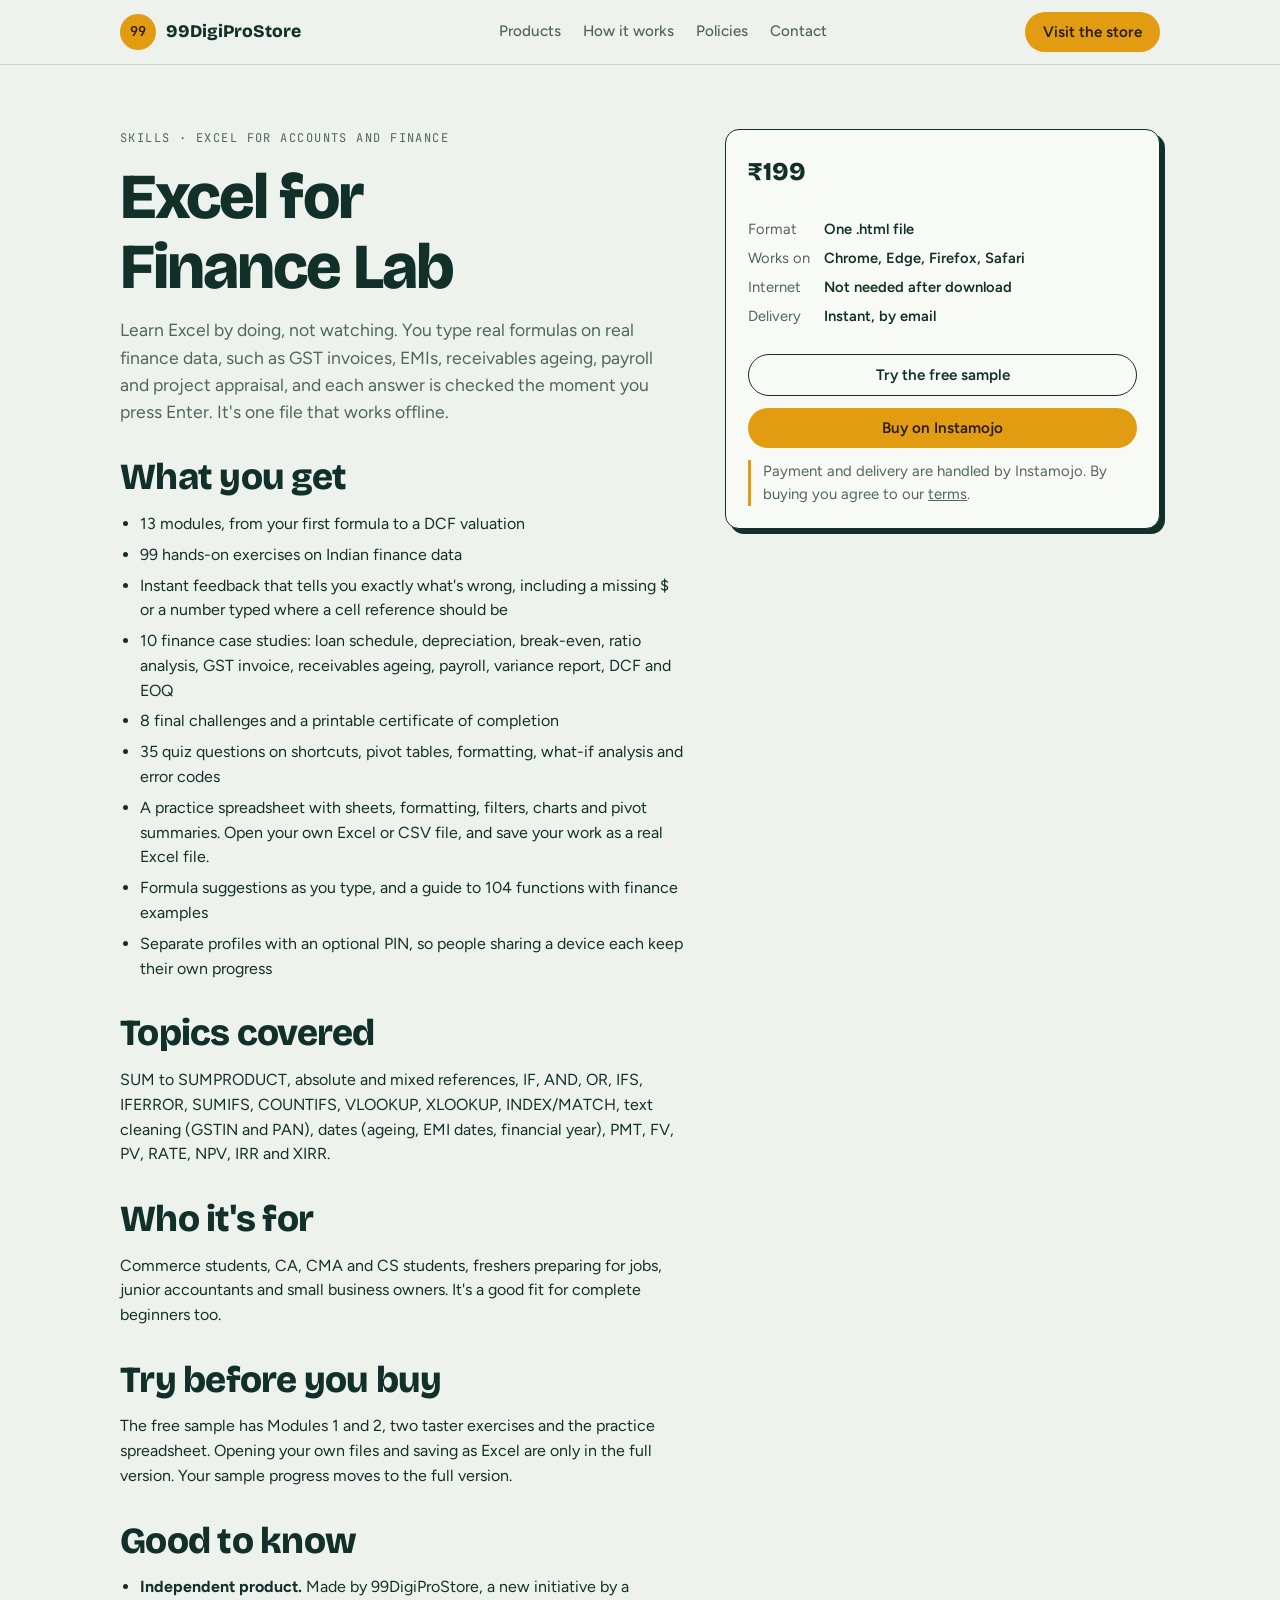
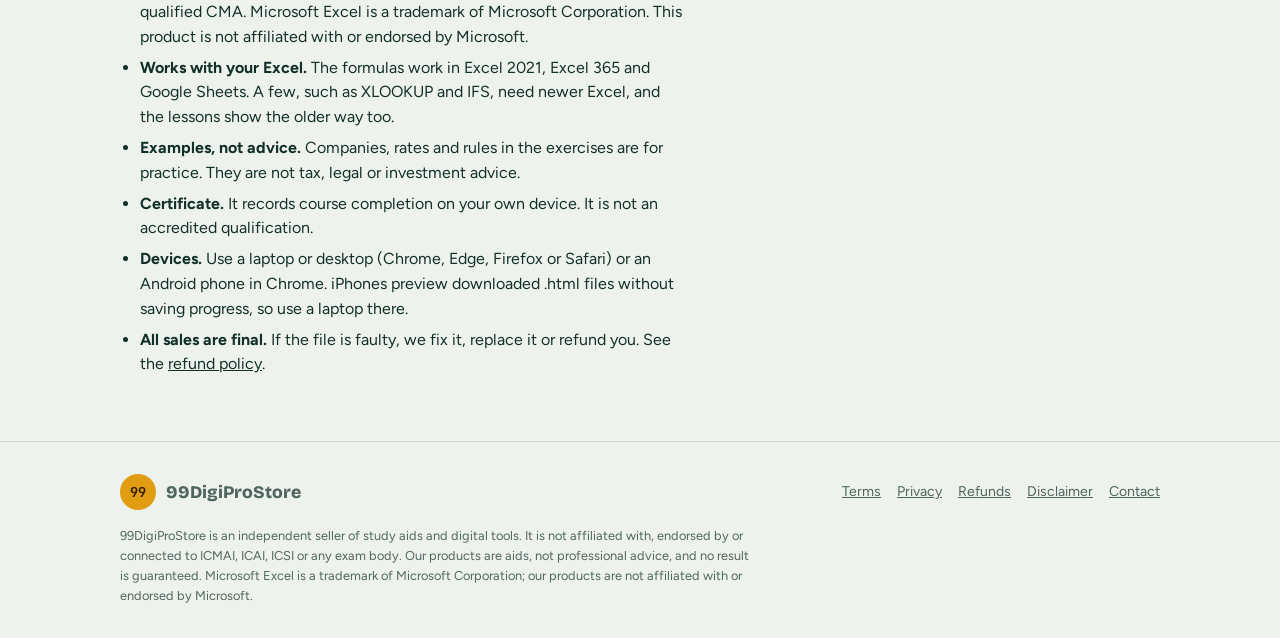
==== excel-for-finance-lab.html @ b98de892 "Add Excel for Finance Lab page and free sample Co-Authored-By: Claude Opus 5.5 (1M context) <noreply" ====
<!doctype html>
<html lang="en">
<head>
<meta charset="utf-8">
<meta name="viewport" content="width=device-width, initial-scale=1, viewport-fit=cover">
<title>Excel for Finance Lab</title>
<meta name="description" content="Learn Excel for accounts and finance by typing real formulas on real finance data, with instant checking. 99 hands-on exercises. Try the free sample.">
<link rel="preconnect" href="https://fonts.googleapis.com">
<link rel="preconnect" href="https://fonts.gstatic.com" crossorigin>
<link rel="stylesheet" href="https://fonts.googleapis.com/css2?family=Bricolage+Grotesque:opsz,wght@12..96,700;12..96,800&family=Figtree:wght@400;500;600&family=JetBrains+Mono:wght@400;600&display=swap">
<link rel="stylesheet" href="style.css">
</head>
<body>
<header class="top">
  <div class="wrap nav">
    <a class="logo" href="index.html"><span class="logo-mark">99</span>99DigiProStore</a>
    <ul>
      <li><a href="index.html#products">Products</a></li>
      <li><a href="index.html#how">How it works</a></li>
      <li><a href="policies.html">Policies</a></li>
      <li><a href="index.html#contact">Contact</a></li>
    </ul>
    <a class="btn btn-primary" href="https://99digiprostore.myinstamojo.com">Visit the store</a>
  </div>
</header>
<main>
  <section>
    <div class="wrap detail">
      <div class="prose">
        <div class="eyebrow">Skills · Excel for accounts and finance</div>
        <h1>Excel for Finance Lab</h1>
        <p class="muted" style="font-size:1.1rem">Learn Excel by doing, not watching. You type real formulas on real finance data, such as GST invoices, EMIs, receivables ageing, payroll and project appraisal, and each answer is checked the moment you press Enter. It's one file that works offline.</p>
        <h2>What you get</h2>
        <ul>
          <li>13 modules, from your first formula to a DCF valuation</li>
          <li>99 hands-on exercises on Indian finance data</li>
          <li>Instant feedback that tells you exactly what's wrong, including a missing $ or a number typed where a cell reference should be</li>
          <li>10 finance case studies: loan schedule, depreciation, break-even, ratio analysis, GST invoice, receivables ageing, payroll, variance report, DCF and EOQ</li>
          <li>8 final challenges and a printable certificate of completion</li>
          <li>35 quiz questions on shortcuts, pivot tables, formatting, what-if analysis and error codes</li>
          <li>A practice spreadsheet with sheets, formatting, filters, charts and pivot summaries. Open your own Excel or CSV file, and save your work as a real Excel file.</li>
          <li>Formula suggestions as you type, and a guide to 104 functions with finance examples</li>
          <li>Separate profiles with an optional PIN, so people sharing a device each keep their own progress</li>
        </ul>
        <h2>Topics covered</h2>
        <p>SUM to SUMPRODUCT, absolute and mixed references, IF, AND, OR, IFS, IFERROR, SUMIFS, COUNTIFS, VLOOKUP, XLOOKUP, INDEX/MATCH, text cleaning (GSTIN and PAN), dates (ageing, EMI dates, financial year), PMT, FV, PV, RATE, NPV, IRR and XIRR.</p>
        <h2>Who it's for</h2>
        <p>Commerce students, CA, CMA and CS students, freshers preparing for jobs, junior accountants and small business owners. It's a good fit for complete beginners too.</p>
        <h2>Try before you buy</h2>
        <p>The free sample has Modules 1 and 2, two taster exercises and the practice spreadsheet. Opening your own files and saving as Excel are only in the full version. Your sample progress moves to the full version.</p>
        <h2>Good to know</h2>
        <ul>
          <li><strong>Independent product.</strong> Made by 99DigiProStore, a new initiative by a qualified CMA. Microsoft Excel is a trademark of Microsoft Corporation. This product is not affiliated with or endorsed by Microsoft.</li>
          <li><strong>Works with your Excel.</strong> The formulas work in Excel 2021, Excel 365 and Google Sheets. A few, such as XLOOKUP and IFS, need newer Excel, and the lessons show the older way too.</li>
          <li><strong>Examples, not advice.</strong> Companies, rates and rules in the exercises are for practice. They are not tax, legal or investment advice.</li>
          <li><strong>Certificate.</strong> It records course completion on your own device. It is not an accredited qualification.</li>
          <li><strong>Devices.</strong> Use a laptop or desktop (Chrome, Edge, Firefox or Safari) or an Android phone in Chrome. iPhones preview downloaded .html files without saving progress, so use a laptop there.</li>
          <li><strong>All sales are final.</strong> If the file is faulty, we fix it, replace it or refund you. See the <a href="policies.html#refunds">refund policy</a>.</li>
        </ul>
      </div>
      <aside class="buybox" aria-label="Buy Excel for Finance Lab">
        <span class="price">₹199</span>
        <dl class="facts">
          <dt>Format</dt><dd>One .html file</dd>
          <dt>Works on</dt><dd>Chrome, Edge, Firefox, Safari</dd>
          <dt>Internet</dt><dd>Not needed after download</dd>
          <dt>Delivery</dt><dd>Instant, by email</dd>
        </dl>
        <a class="btn btn-ghost" href="samples/excel-for-finance-lab-sample.html">Try the free sample</a>
        <a class="btn btn-primary" href="https://99digiprostore.myinstamojo.com">Buy on Instamojo</a>
        <p class="note">Payment and delivery are handled by Instamojo. By buying you agree to our <a href="policies.html">terms</a>.</p>
      </aside>
    </div>
  </section>
</main>
<footer>
  <div class="wrap">
    <div class="foot-row">
      <a class="logo" href="index.html"><span class="logo-mark">99</span>99DigiProStore</a>
      <nav class="foot-links" aria-label="Footer">
        <a href="policies.html#terms">Terms</a><a href="policies.html#privacy">Privacy</a><a href="policies.html#refunds">Refunds</a><a href="policies.html#disclaimer">Disclaimer</a><a href="index.html#contact">Contact</a>
      </nav>
    </div>
    <p class="disclaimer">99DigiProStore is an independent seller of study aids and digital tools. It is not affiliated with, endorsed by or connected to ICMAI, ICAI, ICSI or any exam body. Our products are aids, not professional advice, and no result is guaranteed. Microsoft Excel is a trademark of Microsoft Corporation; our products are not affiliated with or endorsed by Microsoft.</p>
  </div>
</footer>
</body>
</html>
---- style.css ----
/* Layout: ledger-paper showcase. Ruled hero, product cards, sample-first calls to action. */
:root {
  --paper: #eef2ec;
  --card: #f8faf6;
  --ink: #12302a;
  --muted: #4f6660;
  --rule: #c9d6cd;
  --rule-red: #d9a3a0;
  --accent: #e19c12;
  --accent-ink: #2a1c00;
  --ok: #23794d;
  --display: "Bricolage Grotesque", "Segoe UI", system-ui, sans-serif;
  --body: "Figtree", "Segoe UI", system-ui, sans-serif;
  --mono: "JetBrains Mono", ui-monospace, Menlo, monospace;
  color-scheme: light;
}
@media (prefers-color-scheme: dark) {
  :root:not([data-theme="light"]) {
    --paper: #0f1a17; --card: #16241f; --ink: #e3eee7; --muted: #9cb3aa;
    --rule: #2a3c35; --rule-red: #6b3634; --accent: #f0b13a; --accent-ink: #231700; --ok: #5cc48a;
    color-scheme: dark;
  }
}
:root[data-theme="dark"] {
  --paper: #0f1a17; --card: #16241f; --ink: #e3eee7; --muted: #9cb3aa;
  --rule: #2a3c35; --rule-red: #6b3634; --accent: #f0b13a; --accent-ink: #231700; --ok: #5cc48a;
  color-scheme: dark;
}
* { box-sizing: border-box; }
body { margin: 0; background: var(--paper); color: var(--ink); font-family: var(--body); font-size: 16px; line-height: 1.55; }
.wrap { max-width: 1080px; margin: 0 auto; padding-inline: 20px; }
h1, h2, h3 { font-family: var(--display); line-height: 1.1; text-wrap: balance; margin: 0; }
h1 { font-size: clamp(2.3rem, 6vw, 4rem); font-weight: 800; letter-spacing: -0.03em; }
h2 { font-size: clamp(1.6rem, 3.6vw, 2.3rem); font-weight: 800; letter-spacing: -0.02em; }
h3 { font-size: 1.2rem; font-weight: 700; }
p { margin: 0; }
a { color: inherit; }
img { max-width: 100%; }
.eyebrow { font-family: var(--mono); font-size: 0.75rem; letter-spacing: 0.12em; text-transform: uppercase; color: var(--muted); }
.muted { color: var(--muted); }
:focus-visible { outline: 3px solid var(--accent); outline-offset: 2px; border-radius: 4px; }

header.top { position: sticky; top: env(safe-area-inset-top, 0px); z-index: 5; background: var(--paper); border-bottom: 1px solid var(--rule); }
.nav { display: flex; align-items: center; justify-content: space-between; gap: 16px; padding-block: 12px; }
.logo { display: flex; align-items: center; gap: 10px; text-decoration: none; font-family: var(--display); font-weight: 800; font-size: 1.1rem; }
.logo-mark { display: grid; place-items: center; width: 36px; height: 36px; border-radius: 50%; background: var(--accent); color: var(--accent-ink); font-family: var(--mono); font-weight: 600; font-size: 0.85rem; }
.nav ul { display: flex; gap: 22px; list-style: none; margin: 0; padding: 0; font-weight: 500; font-size: 0.95rem; }
.nav ul a { text-decoration: none; color: var(--muted); }
.nav ul a:hover { color: var(--ink); }
@media (max-width: 720px) { .nav ul { display: none; } }

.btn { display: inline-flex; align-items: center; justify-content: center; gap: 8px; border: 0; cursor: pointer; font: 600 0.95rem var(--body); padding: 11px 18px; border-radius: 999px; text-decoration: none; }
.btn-primary { background: var(--accent); color: var(--accent-ink); }
.btn-ghost { background: transparent; color: var(--ink); border: 1.5px solid var(--ink); }
.btn:hover { filter: brightness(1.05); }

.hero { position: relative; padding-block: 56px 60px; background-image: repeating-linear-gradient(to bottom, transparent 0 31px, var(--rule) 31px 32px); border-bottom: 1px solid var(--rule); }
.hero::before { content: ""; position: absolute; top: 0; bottom: 0; left: max(10px, calc(50% - 560px)); width: 2px; background: var(--rule-red); }
.hero .lead { font-size: 1.12rem; color: var(--muted); max-width: 36em; margin-top: 16px; }
.cta { display: flex; flex-wrap: wrap; gap: 12px; margin-top: 26px; }
.pills { display: flex; flex-wrap: wrap; gap: 8px; margin-top: 22px; }
.pill { font-size: 0.85rem; padding: 4px 12px; border-radius: 999px; border: 1px solid var(--rule); background: var(--card); }

section { padding-block: 64px; }
.sec-head { margin-bottom: 26px; display: grid; gap: 8px; }
.sec-head p { color: var(--muted); max-width: 40em; }

.products { display: grid; grid-template-columns: repeat(auto-fill, minmax(300px, 1fr)); gap: 18px; }
.product { background: var(--card); border: 1.5px solid var(--ink); border-radius: 14px; padding: 22px; display: flex; flex-direction: column; gap: 12px; box-shadow: 5px 5px 0 var(--ink); min-width: 0; }
.product.soon { border: 1px dashed var(--rule); box-shadow: none; }
.product .meta { display: flex; justify-content: space-between; gap: 8px; align-items: center; }
.tag { font-family: var(--mono); font-size: 0.7rem; letter-spacing: 0.1em; text-transform: uppercase; color: var(--muted); }
.status { font-size: 0.72rem; font-weight: 600; padding: 3px 9px; border-radius: 999px; background: color-mix(in srgb, var(--ok) 16%, transparent); color: var(--ok); }
.product ul { margin: 0; padding-left: 18px; color: var(--muted); font-size: 0.93rem; display: grid; gap: 3px; }
.product .foot { margin-top: auto; display: flex; flex-wrap: wrap; justify-content: space-between; align-items: center; gap: 10px; padding-top: 12px; border-top: 1px dashed var(--rule); }
.price { font-family: var(--display); font-weight: 800; font-size: 1.6rem; }
.actions { display: flex; flex-wrap: wrap; gap: 8px; }
.actions .btn { padding: 9px 14px; font-size: 0.88rem; }

.steps { display: grid; grid-template-columns: repeat(3, minmax(0, 1fr)); gap: 28px; }
@media (max-width: 760px) { .steps { grid-template-columns: 1fr; } }
.step { border-top: 2px solid var(--ink); padding-top: 14px; display: grid; gap: 6px; }
.step p { color: var(--muted); }

.band { background: var(--ink); color: var(--paper); }
.band .muted, .band .eyebrow { color: color-mix(in srgb, var(--paper) 72%, transparent); }
.band a { color: var(--accent); }

.prose { max-width: 70ch; display: grid; gap: 14px; }
.prose h2 { margin-top: 18px; }
.prose ul, .prose ol { margin: 0; padding-left: 20px; display: grid; gap: 6px; }
.note { border-left: 3px solid var(--accent); padding-left: 12px; color: var(--muted); font-size: 0.93rem; }
.ph { background: color-mix(in srgb, var(--accent) 30%, transparent); padding: 0 4px; border-radius: 3px; font-weight: 600; }

.detail { display: grid; grid-template-columns: 1.3fr 1fr; gap: 40px; align-items: start; }
@media (max-width: 860px) { .detail { grid-template-columns: 1fr; } }
.buybox { background: var(--card); border: 1.5px solid var(--ink); border-radius: 14px; padding: 22px; display: grid; gap: 12px; box-shadow: 5px 5px 0 var(--ink); position: sticky; top: calc(80px + env(safe-area-inset-top, 0px)); }
.buybox .btn { width: 100%; }
.facts { display: grid; grid-template-columns: auto 1fr; gap: 6px 14px; font-size: 0.92rem; }
.facts dt { color: var(--muted); }
.facts dd { margin: 0; font-weight: 600; }

footer { border-top: 1px solid var(--rule); padding-block: 32px; font-size: 0.88rem; color: var(--muted); }
.foot-row { display: flex; flex-wrap: wrap; justify-content: space-between; gap: 16px; align-items: center; }
.foot-links { display: flex; flex-wrap: wrap; gap: 6px 16px; }
.disclaimer { margin-top: 16px; font-size: 0.8rem; max-width: 80ch; }
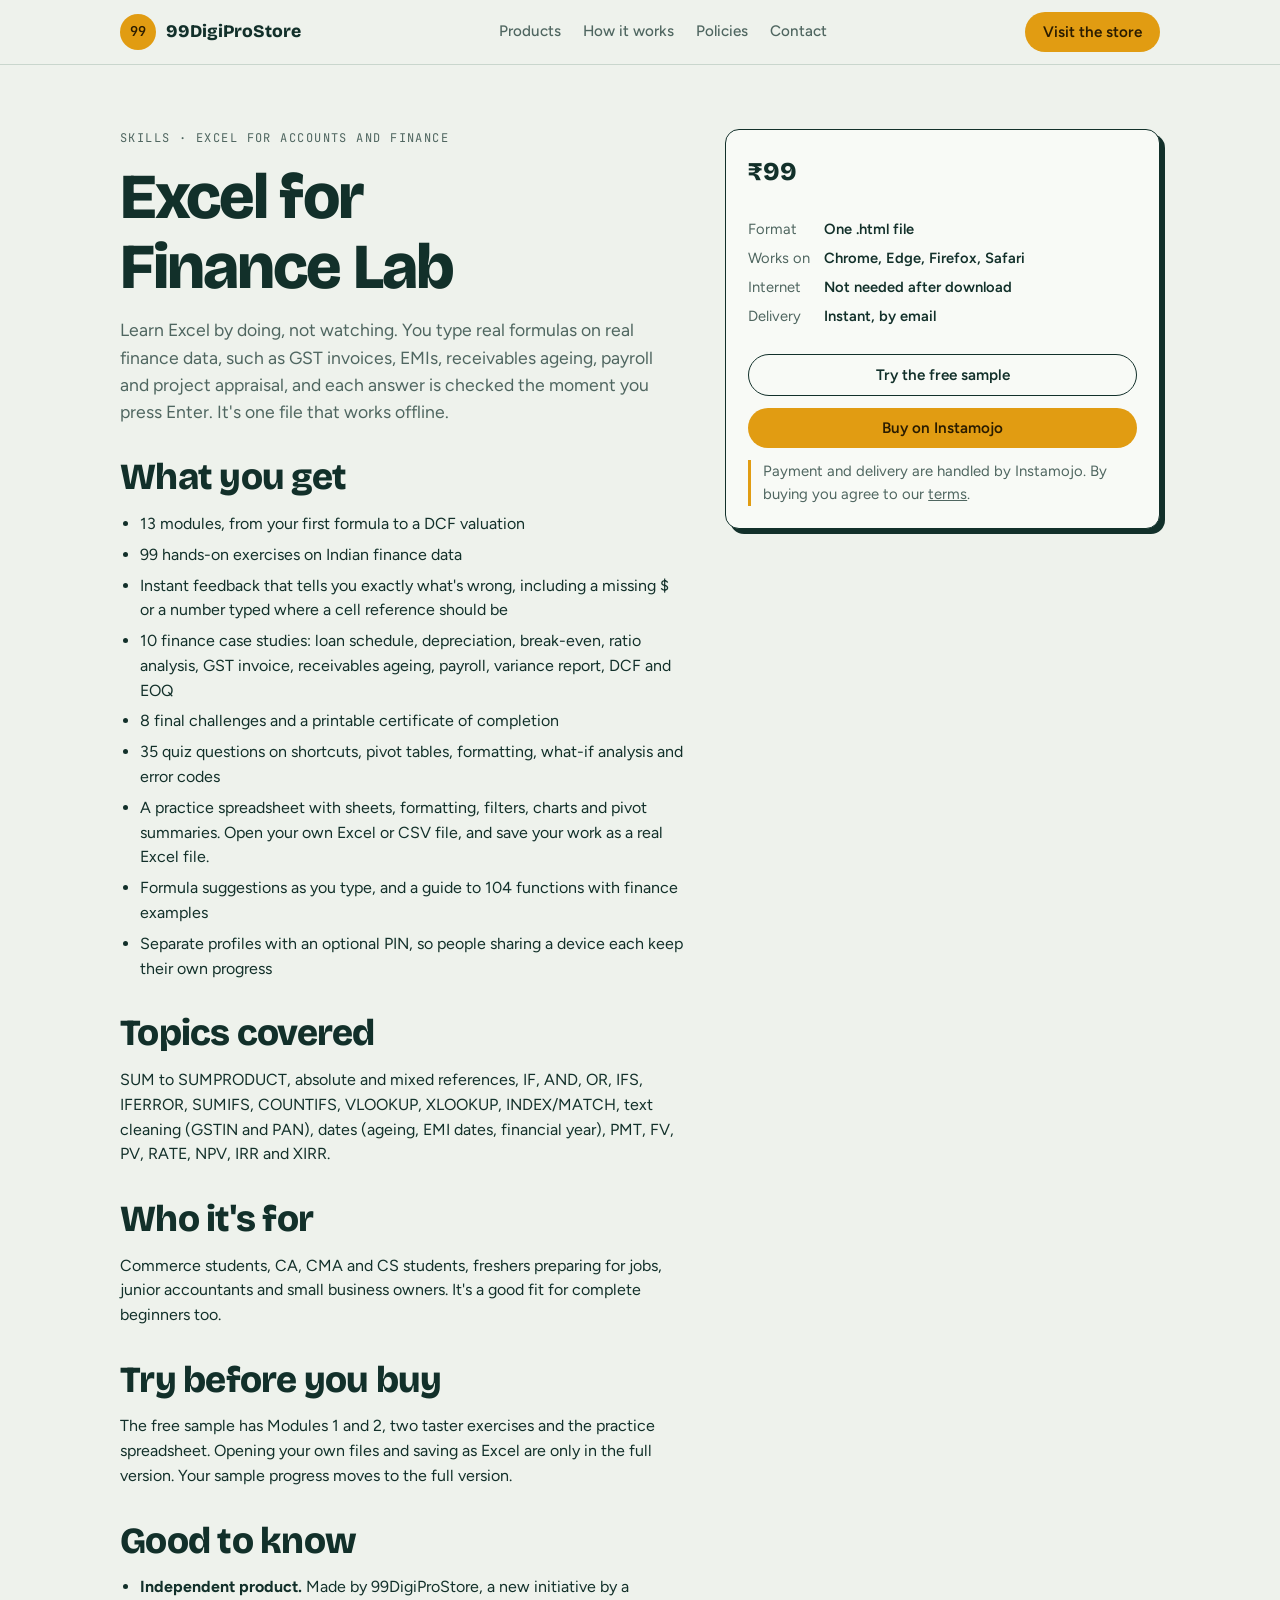
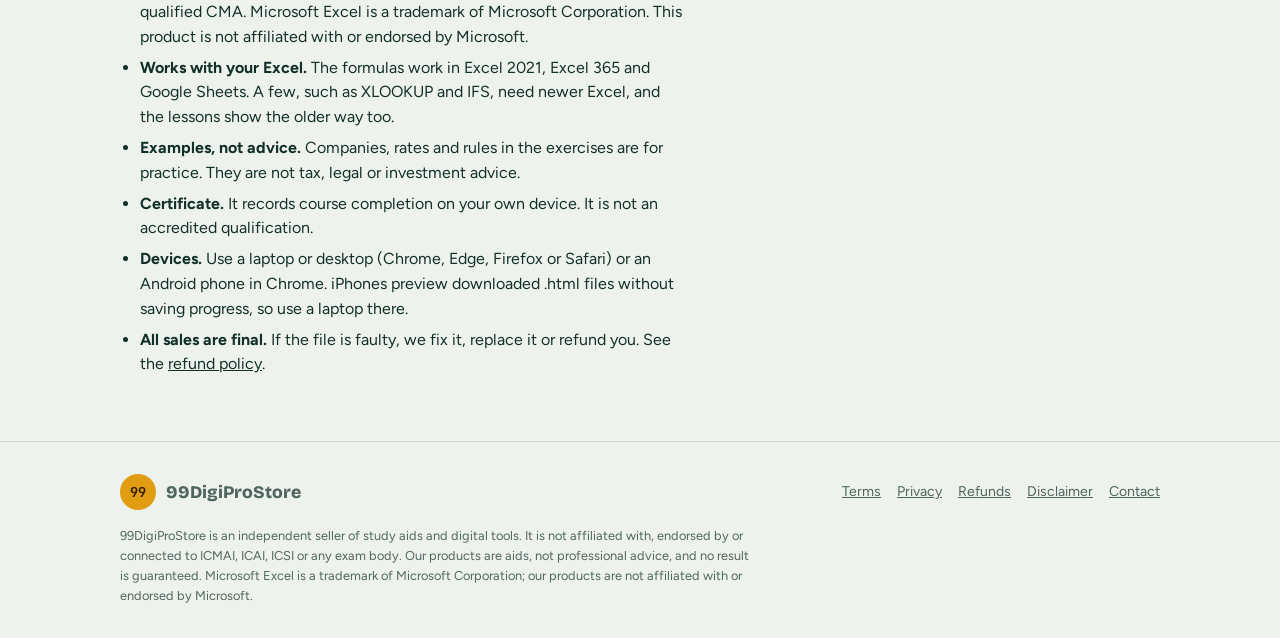
==== commit 18df45b3: "Set Excel for Finance Lab price to ₹99 Co-Authored-By: Claude Opus 5.5 (1M context) <noreply@anthrop" ====
--- a/excel-for-finance-lab.html
+++ b/excel-for-finance-lab.html
@@ -59,7 +59,7 @@
         </ul>
       </div>
       <aside class="buybox" aria-label="Buy Excel for Finance Lab">
-        <span class="price">₹199</span>
+        <span class="price">₹99</span>
         <dl class="facts">
           <dt>Format</dt><dd>One .html file</dd>
           <dt>Works on</dt><dd>Chrome, Edge, Firefox, Safari</dd>
